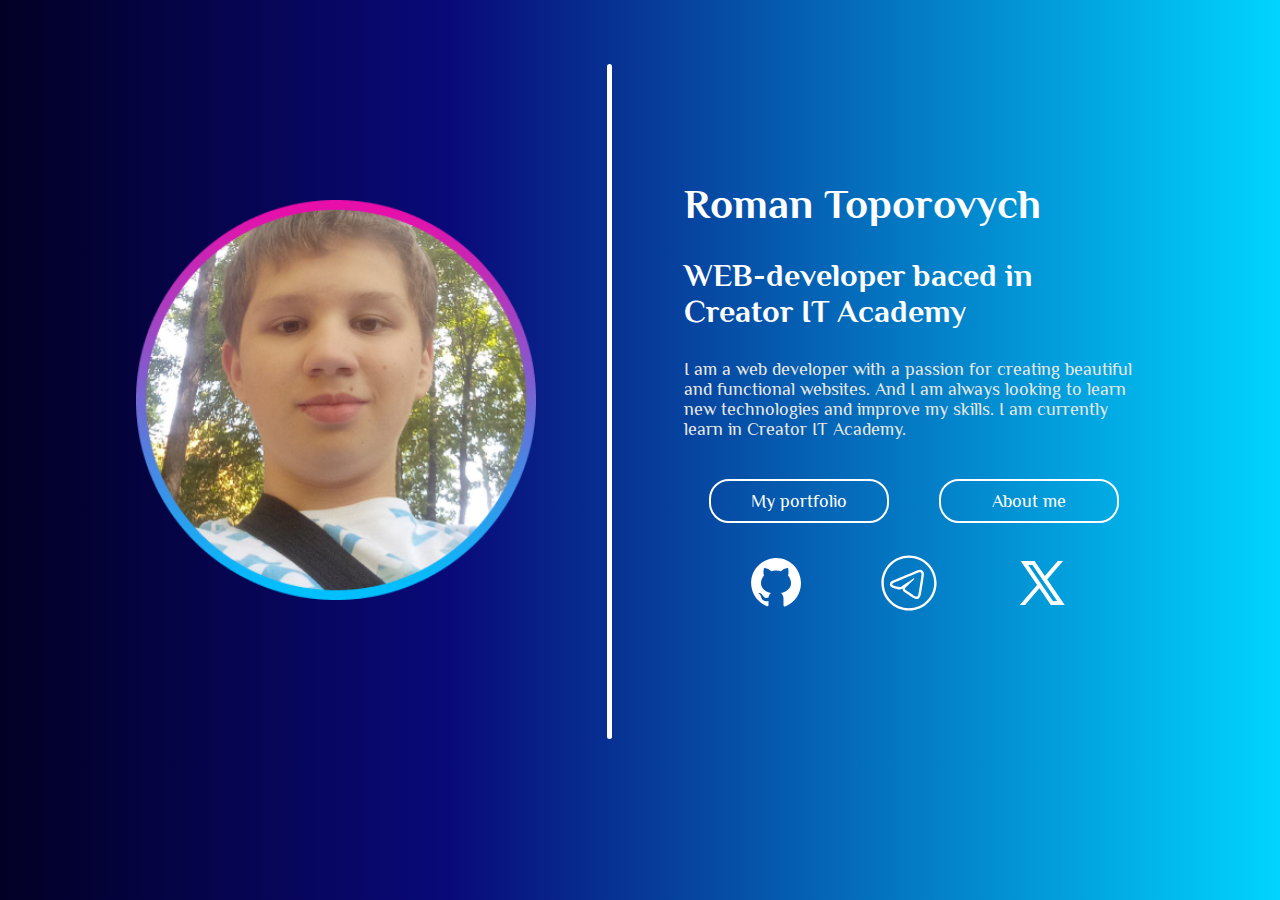
==== index.html @ 9aafc910 "Added main files" ====
<!DOCTYPE html>
<html lang="en">
<head>
    <meta charset="UTF-8">
    <meta name="viewport" content="width=device-width, initial-scale=1.0">
    <title>About Me - Roman Toporovych</title>

    <link rel="preconnect" href="https://fonts.googleapis.com">
    <link rel="preconnect" href="https://fonts.gstatic.com" crossorigin>
    <link href="https://fonts.googleapis.com/css2?family=Philosopher:ital,wght@0,400;0,700;1,400;1,700&family=Sora:wght@100..800&display=swap" rel="stylesheet">

    <link rel="icon" href="./public/img/user_logo.png">

    <link rel="stylesheet" href="style.css">

</head>
<body>
    
    <div class="wrap">
        <div class="container">
            <div class="left">
                <div class="leftimg">
                    <img class="MyPhoto" src="./public/img/MyPhoto.png" alt="Фотографія на якій розміщений я">
                </div>
            </div>
            <div class="line">
                <div class="lineBox"></div>
            </div>
            <div class="right">
                <div class="rightBox">
                    <div class="rightBoxTitle">
                        <h1 class="myName">Roman Toporovych</h1>
                        <h2 class="description">WEB-developer
                            baced in Creator IT Academy</h2>
                    </div>
                    <div class="rightBoxText">
                     I am a web developer with a passion for creating beautiful and functional websites. And I am always looking to learn new technologies and improve my skills. I am currently learn in Creator IT Academy.
                    </div>
                    <div class="rightBoxButton">
                        <a href="./portfolio.html" class="button">My portfolio</a>
                        <a class="button">About me</a>

                        
                    </div>
                    <div class="links">
                            <a class="link" href="https://github.com/Roma11RT" target="_blank"><svg class="icon" xmlns="http://www.w3.org/2000/svg" x="0px" y="0px" viewBox="0,0,256,256">
                                <g fill="#ffffff" fill-rule="nonzero" stroke="none" stroke-width="1" stroke-linecap="butt" stroke-linejoin="miter" stroke-miterlimit="10" stroke-dasharray="" stroke-dashoffset="0" font-family="none" font-weight="none" font-size="none" text-anchor="none" style="mix-blend-mode: normal"><g transform="scale(10.66667,10.66667)"><path d="M10.9,2.1c-4.6,0.5 -8.3,4.2 -8.8,8.7c-0.5,4.7 2.2,8.9 6.3,10.5c0.3,0.1 0.6,-0.1 0.6,-0.5v-1.6c0,0 -0.4,0.1 -0.9,0.1c-1.4,0 -2,-1.2 -2.1,-1.9c-0.1,-0.4 -0.3,-0.7 -0.6,-1c-0.3,-0.1 -0.4,-0.1 -0.4,-0.2c0,-0.2 0.3,-0.2 0.4,-0.2c0.6,0 1.1,0.7 1.3,1c0.5,0.8 1.1,1 1.4,1c0.4,0 0.7,-0.1 0.9,-0.2c0.1,-0.7 0.4,-1.4 1,-1.8c-2.3,-0.5 -4,-1.8 -4,-4c0,-1.1 0.5,-2.2 1.2,-3c-0.1,-0.2 -0.2,-0.7 -0.2,-1.4c0,-0.4 0,-1 0.3,-1.6c0,0 1.4,0 2.8,1.3c0.5,-0.2 1.2,-0.3 1.9,-0.3c0.7,0 1.4,0.1 2,0.3c1.3,-1.3 2.8,-1.3 2.8,-1.3c0.2,0.6 0.2,1.2 0.2,1.6c0,0.8 -0.1,1.2 -0.2,1.4c0.7,0.8 1.2,1.8 1.2,3c0,2.2 -1.7,3.5 -4,4c0.6,0.5 1,1.4 1,2.3v2.6c0,0.3 0.3,0.6 0.7,0.5c3.7,-1.5 6.3,-5.1 6.3,-9.3c0,-6 -5.1,-10.7 -11.1,-10z"></path></g></g>
                                </svg></a>

                                <a class="link" href="https://t.me/Roma11T" target="_blank"><svg class="icon" xmlns="http://www.w3.org/2000/svg" x="0px" y="0px" width="100" height="100" viewBox="0,0,256,256">
                                <g fill="#ffffff" fill-rule="nonzero" stroke="none" stroke-width="1" stroke-linecap="butt" stroke-linejoin="miter" stroke-miterlimit="10" stroke-dasharray="" stroke-dashoffset="0" font-family="none" font-weight="none" font-size="none" text-anchor="none" style="mix-blend-mode: normal"><g transform="scale(5.12,5.12)"><path d="M25,2c-12.69071,0 -23,10.3093 -23,23c0,12.6907 10.30929,23 23,23c12.69071,0 23,-10.3093 23,-23c0,-12.6907 -10.30929,-23 -23,-23zM25,4c11.60983,0 21,9.39017 21,21c0,11.60983 -9.39017,21 -21,21c-11.60983,0 -21,-9.39017 -21,-21c0,-11.60982 9.39017,-21 21,-21zM34.08789,14.03516c-0.684,0 -1.45256,0.15842 -2.35156,0.48242c-1.396,0.503 -17.81559,7.47458 -19.68359,8.26758c-1.068,0.454 -3.05664,1.2985 -3.05664,3.3125c0,1.335 0.78227,2.28984 2.32227,2.83984c0.828,0.295 2.79455,0.89108 3.93555,1.20508c0.484,0.133 0.99834,0.20117 1.52734,0.20117c1.035,0 2.07658,-0.25789 2.89258,-0.71289c-0.007,0.168 -0.00242,0.33781 0.01758,0.50781c0.123,1.05 0.77047,2.03758 1.73047,2.64258c0.628,0.396 5.75744,3.83291 6.52344,4.37891c1.076,0.769 2.2655,1.17578 3.4375,1.17578c2.24,0 2.99152,-2.31283 3.35352,-3.42383c0.525,-1.613 2.49089,-14.72997 2.71289,-17.04297c0.151,-1.585 -0.50958,-2.89019 -1.76758,-3.49219c-0.471,-0.227 -1.00875,-0.3418 -1.59375,-0.3418zM34.08789,16.03516c0.275,0 0.52052,0.04548 0.72852,0.14648c0.473,0.227 0.71363,0.73305 0.64063,1.49805c-0.242,2.523 -2.20309,15.32928 -2.62109,16.61328c-0.358,1.098 -0.73512,2.04297 -1.45313,2.04297c-0.718,0 -1.50239,-0.25169 -2.27539,-0.80469c-0.773,-0.552 -5.90614,-3.99436 -6.61914,-4.44336c-0.625,-0.394 -1.28647,-1.37617 -0.35547,-2.32617c0.767,-0.782 6.58503,-6.42878 7.08203,-6.92578c0.37,-0.371 0.19698,-0.81836 -0.16602,-0.81836c-0.125,0 -0.27469,0.05269 -0.42969,0.17969c-0.608,0.497 -9.08436,6.169 -9.81836,6.625c-0.486,0.302 -1.23853,0.51953 -2.01953,0.51953c-0.333,0 -0.67014,-0.03991 -0.99414,-0.12891c-1.128,-0.311 -3.03692,-0.89016 -3.79492,-1.16016c-0.729,-0.26 -0.99414,-0.50908 -0.99414,-0.95508c0,-0.634 0.89489,-1.07166 1.83789,-1.47266c0.996,-0.423 18.23012,-7.74156 19.57812,-8.22656c0.624,-0.226 1.19483,-0.36328 1.67383,-0.36328z"></path></g></g>
                                </svg></a>

                                    <a class="link" href="https://x.com/romantoporovych" target="_blank"><svg class="icon" xmlns="http://www.w3.org/2000/svg" x="0px" y="0px" viewBox="0,0,256,256">
                                        <g fill="#ffffff" fill-rule="nonzero" stroke="none" stroke-width="1" stroke-linecap="butt" stroke-linejoin="miter" stroke-miterlimit="10" stroke-dasharray="" stroke-dashoffset="0" font-family="none" font-weight="none" font-size="none" text-anchor="none" style="mix-blend-mode: normal"><g transform="scale(8.53333,8.53333)"><path d="M26.37,26l-8.795,-12.822l0.015,0.012l7.93,-9.19h-2.65l-6.46,7.48l-5.13,-7.48h-6.95l8.211,11.971l-0.001,-0.001l-8.66,10.03h2.65l7.182,-8.322l5.708,8.322zM10.23,6l12.34,18h-2.1l-12.35,-18z"></path></g></g>
                                        </svg></a>
                        </div>
                </div>
            </div>
        </div>
    </div>

</body>
</html>
---- style.css ----
*{
    margin: 0;
    padding: 0;
    box-sizing: border-box;
}

body{
    font-family: Philosopher;
}

.wrap{
height: 100vh;
padding: 5%;
background: rgb(2,0,36);
background: linear-gradient(90deg, rgba(2,0,36,1) 0%, rgba(9,9,121,1) 35%, rgba(0,212,255,1) 100%);
}

.container{
    display: flex;
    justify-content: space-evenly;
    align-items: center;
}

.MyPhoto{
    width: 400xp;
    height: 400px;
    /* border: 2px solid black; */
}

.lineBox{
    width: 5px;
    height: 75vh;
    background-color: rgb(255, 255, 255);
    border-radius: 15px;
}

.right{
    width: 40%;
}

.myName{
    color: white;
    font-size: 42px;
    margin-bottom: 30px;
}

.description{
    color: white;
    font-size: 32px;
    margin-bottom: 30px;
}

.rightBoxText{
    color: #e8e8e8;
    font-size: 18px;
    margin-bottom: 30px;
}

.rightBoxButton{
    display: flex;
    justify-content: space-around;
    margin-top: 40px;
    margin-bottom: 30px;
}

.button{
    width: 180px;
    border: 2px solid #fff;
    border-radius: 20px;
    padding: 10px 30px;
    color: #fff;
    text-decoration: none;
    font-size: 18px;
    text-align: center;
    transition: 1s;
}

.button:hover{
    background-color: #ffffff5d;
    border-radius: 25px;
}

.links{
    display: flex;
    justify-content: space-evenly;
}

.link{
    width: 70px;
    height: 70px;
}

.icon{
    width: 60px;
    height: 60px;
}

@media (max-width: 1030px){
    .myPhoto{
        width: 200px;
        height: 250px;
    }
    .button{
        width: 130px;
    }
}

@media (max-width: 500px){
    .wrap{
        height: 100%;
    }
    .container{
        display: block;
    }
    .line{
        display: none;
    }
    .right{
        width: 90%;
        text-align: center;
        margin: auto;   
    }
    .leftimg{
        display: flex;
        justify-content: center;
    }
    .myPhoto{
        margin-bottom: 30px;
    }
    .button{
        width: 90px;
        padding: 15px;
    }
    
}
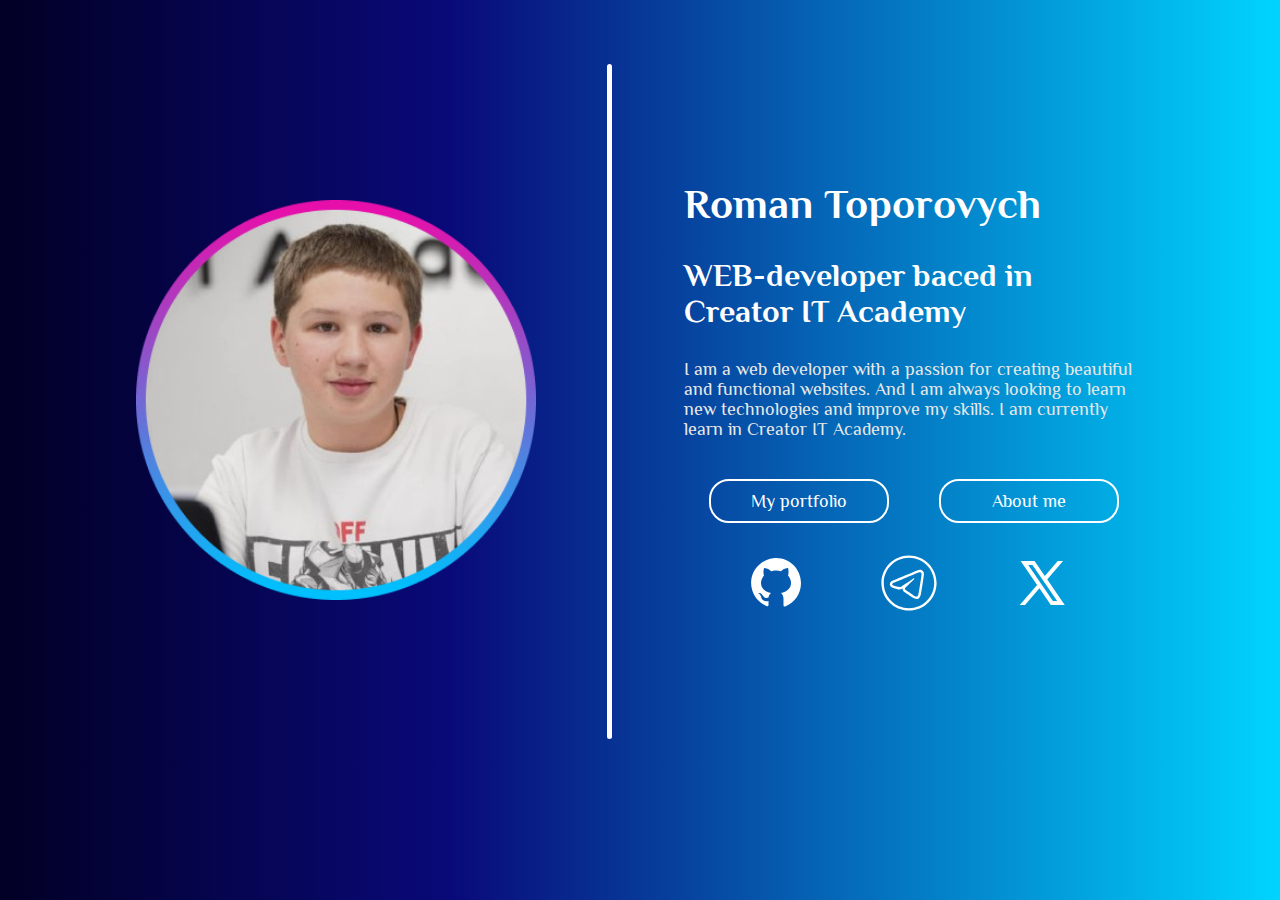
==== commit 6714ff04: "Add files via upload" ====
--- a/index.html
+++ b/index.html
@@ -20,7 +20,7 @@
         <div class="container">
             <div class="left">
                 <div class="leftimg">
-                    <img class="MyPhoto" src="./public/img/MyPhoto.png" alt="Фотографія на якій розміщений я">
+                    <img class="MyPhoto" src="./public/img/My Photo.png" alt="Фотографія на якій розміщений я">
                 </div>
             </div>
             <div class="line">
